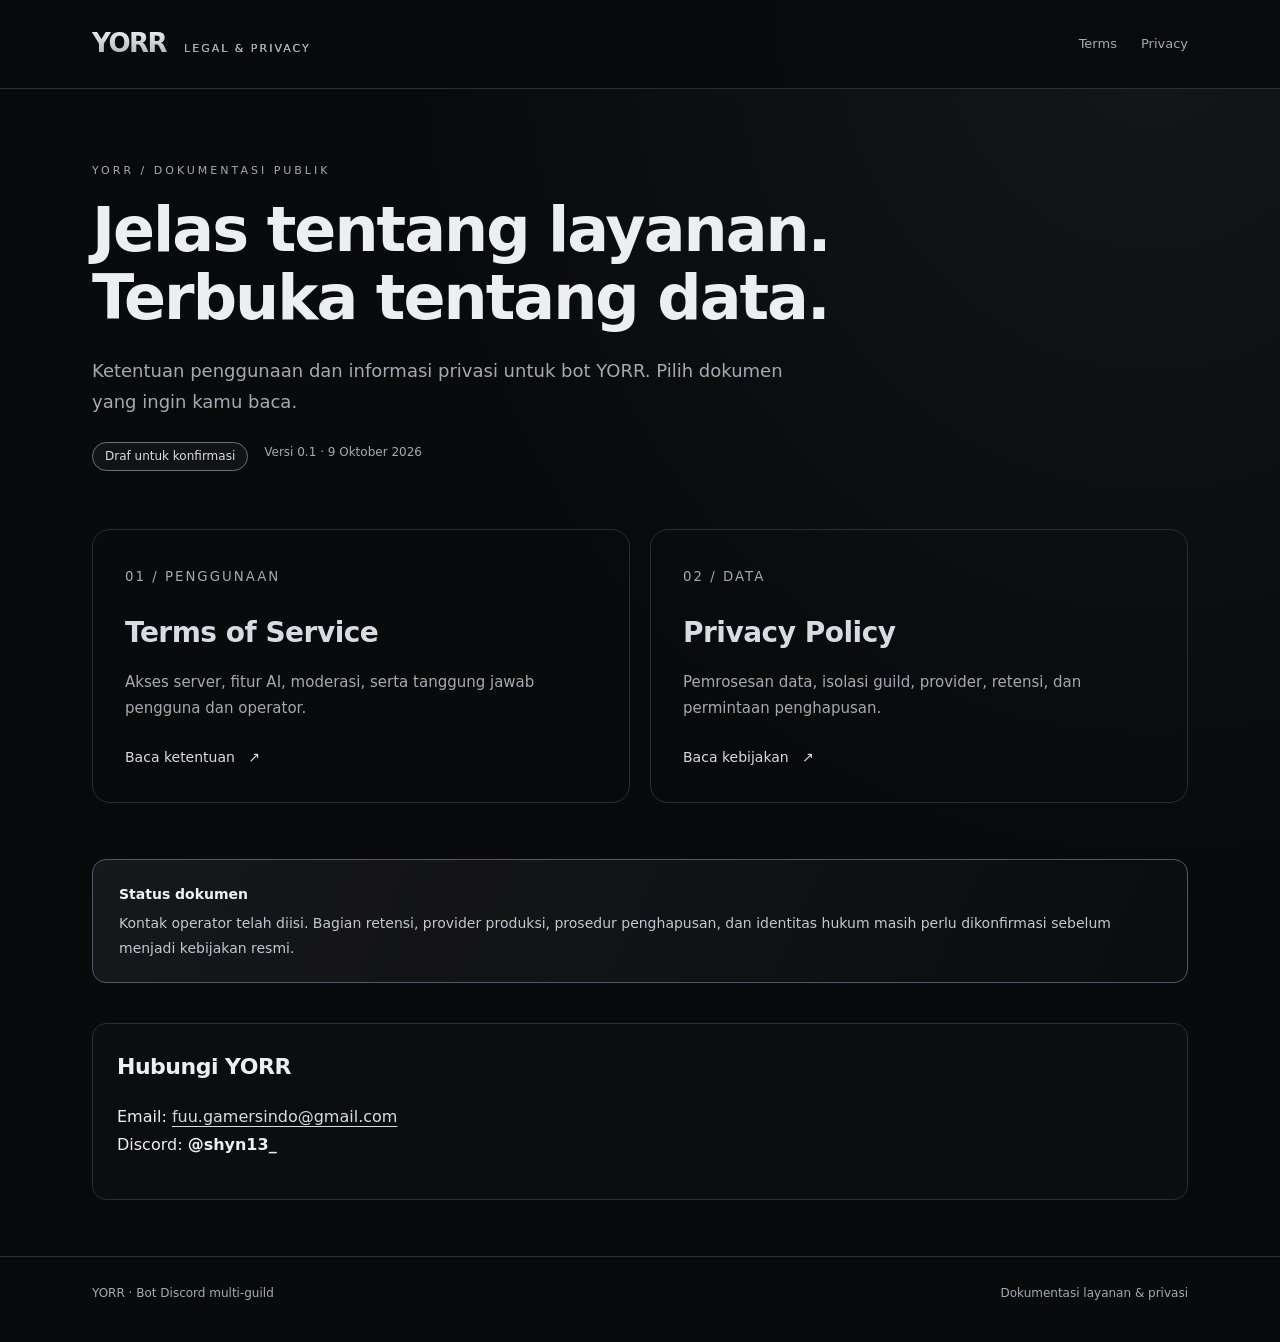
==== docs/index.html @ 9bf98c76 "Add files via upload" ====
<!doctype html><html lang="id"><head><meta charset="utf-8"><meta name="viewport" content="width=device-width, initial-scale=1"><meta name="description" content="Dokumentasi ketentuan layanan dan privasi YORR."><title>Legal &amp; Privacy · YORR</title><link rel="icon" href="assets/favicon.svg" type="image/svg+xml"><link rel="stylesheet" href="assets/style.css"></head><body><header class="topbar"><div class="wrap"><a class="brand" href="./">YORR<span>LEGAL &amp; PRIVACY</span></a><nav aria-label="Navigasi utama"><a href="terms/">Terms</a><a href="privacy/">Privacy</a></nav></div></header><main class="wrap"><header class="hero"><p class="eyebrow">YORR / Dokumentasi publik</p><h1>Jelas tentang layanan.<br>Terbuka tentang data.</h1><p class="lead">Ketentuan penggunaan dan informasi privasi untuk bot YORR. Pilih dokumen yang ingin kamu baca.</p><div class="metadata"><span class="tag">Draf untuk konfirmasi</span><span>Versi 0.1 · 9 Oktober 2026</span></div></header><div class="cards"><a class="card" href="terms/"><small>01 / PENGGUNAAN</small><h2>Terms of Service</h2><p>Akses server, fitur AI, moderasi, serta tanggung jawab pengguna dan operator.</p><span class="arrow">Baca ketentuan &nbsp; ↗</span></a><a class="card" href="privacy/"><small>02 / DATA</small><h2>Privacy Policy</h2><p>Pemrosesan data, isolasi guild, provider, retensi, dan permintaan penghapusan.</p><span class="arrow">Baca kebijakan &nbsp; ↗</span></a></div><div class="notice"><strong>Status dokumen</strong>Kontak operator telah diisi. Bagian retensi, provider produksi, prosedur penghapusan, dan identitas hukum masih perlu dikonfirmasi sebelum menjadi kebijakan resmi.</div><section class="contact" style="margin-bottom:56px"><h2>Hubungi YORR</h2><p>Email: <a href="mailto:fuu.gamersindo@gmail.com">fuu.gamersindo@gmail.com</a><br>Discord: <strong>@shyn13_</strong></p></section></main><footer><div class="wrap"><span>YORR · Bot Discord multi-guild</span><span>Dokumentasi layanan &amp; privasi</span></div></footer></body></html>
---- docs/assets/style.css ----
:root{color-scheme:dark;--bg:#090a0c;--panel:#111316;--text:#eceef1;--muted:#a4aab4;--line:#2a2e35;--silver:#d7dce4;font-family:Inter,ui-sans-serif,system-ui,-apple-system,BlinkMacSystemFont,"Segoe UI",sans-serif}
*{box-sizing:border-box}html{scroll-behavior:smooth;scroll-padding-top:100px}body{margin:0;background:radial-gradient(ellipse at 90% 0%,#25293066,transparent 45%),var(--bg);color:var(--text);line-height:1.75;font-size:16px}a{color:var(--silver);text-underline-offset:4px}a:hover{color:white}a:focus-visible,summary:focus-visible{outline:2px solid white;outline-offset:5px;border-radius:3px}.wrap{max-width:1160px;margin:auto;padding:0 32px}.topbar{border-bottom:1px solid var(--line);background:#090a0ce8}.topbar .wrap{display:flex;justify-content:space-between;align-items:center;gap:24px;min-height:88px}.brand{font-weight:900;font-size:26px;letter-spacing:-1.5px;text-decoration:none;background:linear-gradient(#fff,#969eaa);background-clip:text;color:transparent}.brand span{font-size:11px;letter-spacing:2px;color:var(--muted);margin-left:18px;font-weight:500}nav{display:flex;gap:24px;font-size:13px}nav a{text-decoration:none;color:var(--muted)}nav a[aria-current=page]{color:white}.hero{padding:72px 0 44px}.eyebrow{font-size:11px;letter-spacing:3px;text-transform:uppercase;color:var(--muted);margin:0 0 16px}.hero h1{font-size:clamp(36px,5vw,62px);font-weight:650;line-height:1.1;letter-spacing:-2px;margin:0 0 22px}.lead{max-width:730px;font-size:18px;color:var(--muted)}.metadata{font-size:12px;color:var(--muted);display:flex;gap:16px;flex-wrap:wrap;margin-top:24px}.tag{border:1px solid #68717e;border-radius:30px;padding:3px 12px;color:#d9dde5;background:#c8d3e50a}.notice{border:1px solid #515968;background:linear-gradient(115deg,#cbd4e512,#cbd4e503);padding:22px 26px;border-radius:14px;margin-bottom:40px;color:#c2c8d2;font-size:14px}.notice strong{display:block;color:#f0f2f6;margin-bottom:5px}.layout{display:grid;grid-template-columns:210px minmax(0,1fr);gap:60px;padding-bottom:72px}.toc{align-self:start;position:sticky;top:24px;font-size:13px;border-left:1px solid var(--line);padding-left:18px}.toc p{font-size:10px;letter-spacing:2px;text-transform:uppercase;color:var(--muted);margin-top:0}.toc a{display:block;text-decoration:none;color:var(--muted);padding:5px 0}.toc a:hover{color:white}.article{min-width:0}.article section{padding:0 0 28px;margin-bottom:28px;border-bottom:1px solid var(--line)}h2{font-size:22px;letter-spacing:-.5px;font-weight:600;margin:0 0 16px}h3{font-size:16px;margin:20px 0 8px}p{margin:0 0 16px}.article p,.article li{color:#bec4ce}.article ul{padding-left:22px}.pending{border-left:2px solid #8791a0;padding:12px 16px;background:#abb4c30a;color:#cbd1dc!important;font-size:14px;margin-top:20px}.pending b{display:block;color:#f0f2f5;font-size:11px;letter-spacing:1px;margin-bottom:4px}.table-scroll{overflow:auto;border:1px solid var(--line);border-radius:12px}table{border-collapse:collapse;width:100%;font-size:14px;min-width:480px}th,td{text-align:left;vertical-align:top;padding:16px;border-bottom:1px solid var(--line)}th{font-size:12px;color:var(--silver);background:#ffffff05}td{color:#bec4ce}tr:last-child td{border-bottom:0}.contact{padding:24px;border:1px solid var(--line);border-radius:14px;background:#ffffff03}.contact a{overflow-wrap:anywhere}.cards{display:grid;grid-template-columns:1fr 1fr;gap:20px;margin:14px 0 56px}.card{display:block;border:1px solid var(--line);border-radius:18px;padding:32px;text-decoration:none;background:linear-gradient(150deg,#fff07,transparent);transition:border-color .15s}.card:hover{border-color:#8993a3}.card small{color:var(--muted);letter-spacing:2px}.card h2{font-size:28px;margin:18px 0 12px}.card p{color:var(--muted);font-size:15px}.arrow{display:block;margin-top:24px;font-size:14px}footer{border-top:1px solid var(--line);padding:26px 0 38px;color:var(--muted);font-size:12px}footer .wrap{display:flex;justify-content:space-between;gap:20px;flex-wrap:wrap}footer a{color:var(--muted)}@media(max-width:760px){.wrap{padding:0 20px}.topbar .wrap{min-height:76px}.brand span{display:none}nav{gap:16px;font-size:12px}.hero{padding-top:44px}.hero h1{letter-spacing:-1px}.lead{font-size:16px}.layout{grid-template-columns:1fr;gap:30px}.toc{position:static;display:flex;flex-wrap:wrap;gap:5px 18px}.toc p{width:100%;margin-bottom:8px}.toc a{font-size:12px}.notice{padding:20px}.cards{grid-template-columns:1fr}.card{padding:26px}h2{font-size:20px}}@media(prefers-reduced-motion:reduce){html{scroll-behavior:auto}.card{transition:none}}@media print{body{background:white;color:black}.topbar,.toc,footer{display:none}.layout{display:block}.article p,.article li,td,.lead{color:#222}.notice,.pending{background:none;color:black!important}.hero{padding-top:0}a{color:black}.wrap{max-width:none}h1,h2{break-after:avoid}section{break-inside:avoid}}
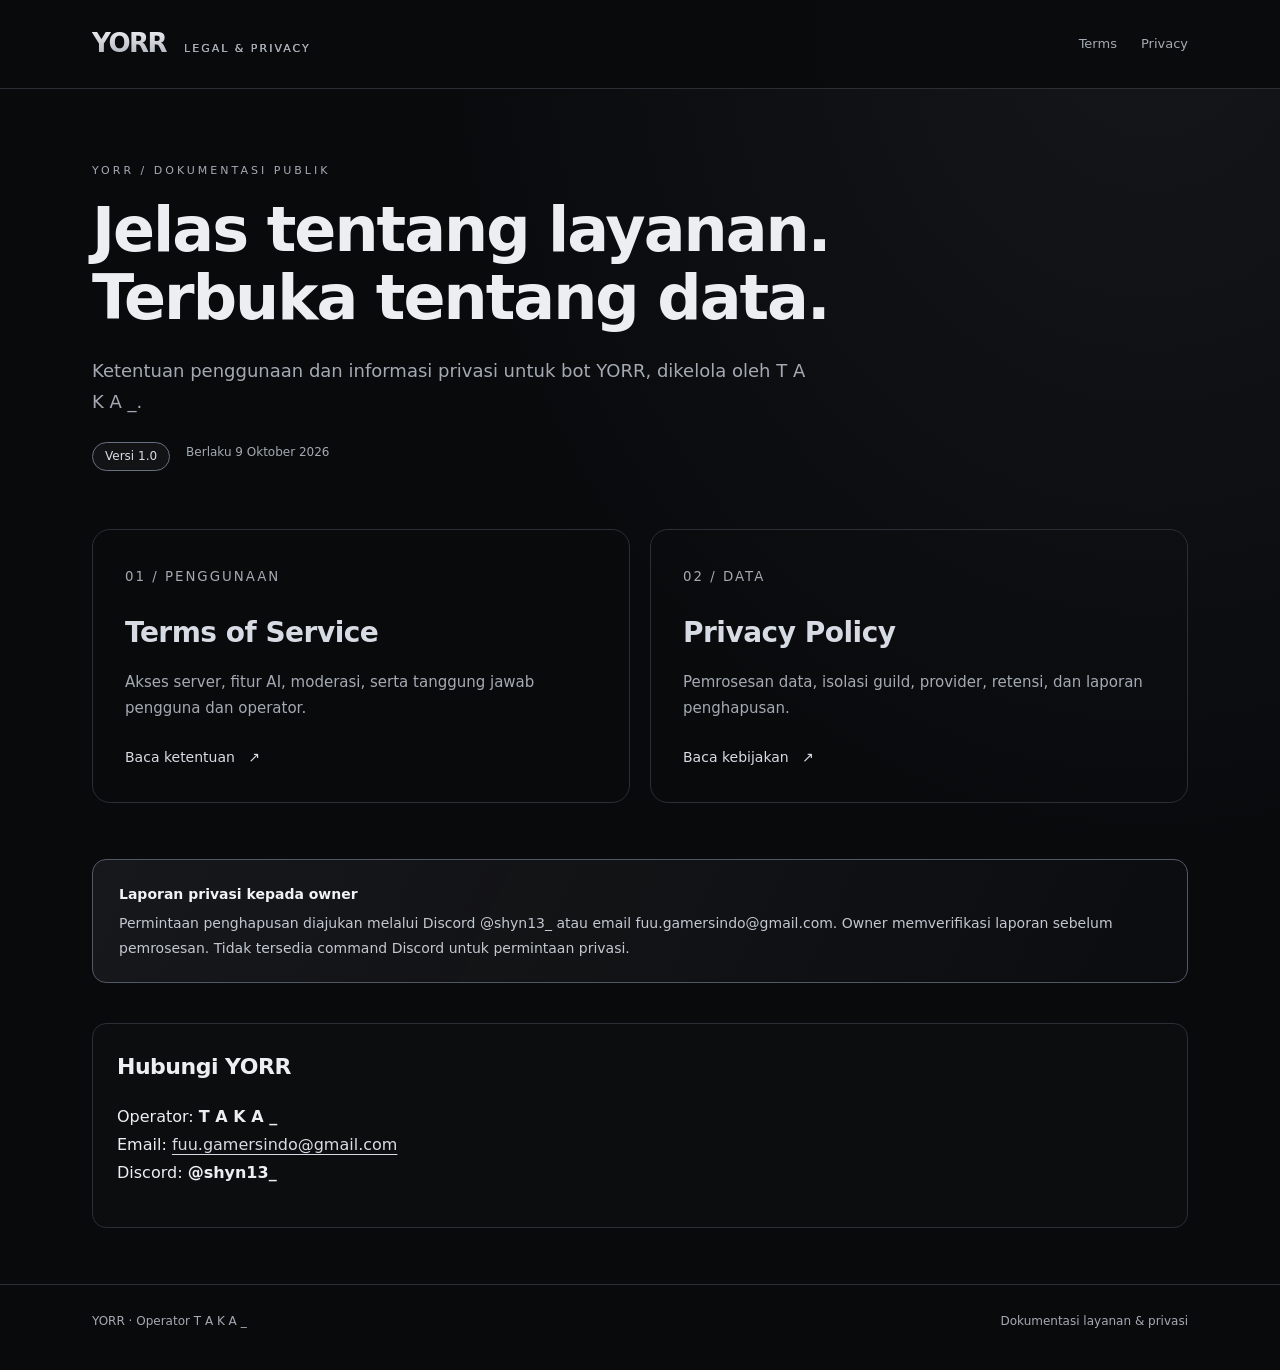
==== commit e5872e57: "Add files via upload" ====
--- a/docs/index.html
+++ b/docs/index.html
@@ -1 +1 @@
-<!doctype html><html lang="id"><head><meta charset="utf-8"><meta name="viewport" content="width=device-width, initial-scale=1"><meta name="description" content="Dokumentasi ketentuan layanan dan privasi YORR."><title>Legal &amp; Privacy · YORR</title><link rel="icon" href="assets/favicon.svg" type="image/svg+xml"><link rel="stylesheet" href="assets/style.css"></head><body><header class="topbar"><div class="wrap"><a class="brand" href="./">YORR<span>LEGAL &amp; PRIVACY</span></a><nav aria-label="Navigasi utama"><a href="terms/">Terms</a><a href="privacy/">Privacy</a></nav></div></header><main class="wrap"><header class="hero"><p class="eyebrow">YORR / Dokumentasi publik</p><h1>Jelas tentang layanan.<br>Terbuka tentang data.</h1><p class="lead">Ketentuan penggunaan dan informasi privasi untuk bot YORR. Pilih dokumen yang ingin kamu baca.</p><div class="metadata"><span class="tag">Draf untuk konfirmasi</span><span>Versi 0.1 · 9 Oktober 2026</span></div></header><div class="cards"><a class="card" href="terms/"><small>01 / PENGGUNAAN</small><h2>Terms of Service</h2><p>Akses server, fitur AI, moderasi, serta tanggung jawab pengguna dan operator.</p><span class="arrow">Baca ketentuan &nbsp; ↗</span></a><a class="card" href="privacy/"><small>02 / DATA</small><h2>Privacy Policy</h2><p>Pemrosesan data, isolasi guild, provider, retensi, dan permintaan penghapusan.</p><span class="arrow">Baca kebijakan &nbsp; ↗</span></a></div><div class="notice"><strong>Status dokumen</strong>Kontak operator telah diisi. Bagian retensi, provider produksi, prosedur penghapusan, dan identitas hukum masih perlu dikonfirmasi sebelum menjadi kebijakan resmi.</div><section class="contact" style="margin-bottom:56px"><h2>Hubungi YORR</h2><p>Email: <a href="mailto:fuu.gamersindo@gmail.com">fuu.gamersindo@gmail.com</a><br>Discord: <strong>@shyn13_</strong></p></section></main><footer><div class="wrap"><span>YORR · Bot Discord multi-guild</span><span>Dokumentasi layanan &amp; privasi</span></div></footer></body></html>
+<!doctype html><html lang="id"><head><meta charset="utf-8"><meta name="viewport" content="width=device-width, initial-scale=1"><meta name="description" content="Ketentuan layanan dan kebijakan privasi resmi YORR."><title>Legal &amp; Privacy · YORR</title><link rel="icon" href="assets/favicon.svg" type="image/svg+xml"><link rel="stylesheet" href="assets/style.css"></head><body><header class="topbar"><div class="wrap"><a class="brand" href="./">YORR<span>LEGAL &amp; PRIVACY</span></a><nav aria-label="Navigasi utama"><a href="terms/">Terms</a><a href="privacy/">Privacy</a></nav></div></header><main class="wrap"><header class="hero"><p class="eyebrow">YORR / Dokumentasi publik</p><h1>Jelas tentang layanan.<br>Terbuka tentang data.</h1><p class="lead">Ketentuan penggunaan dan informasi privasi untuk bot YORR, dikelola oleh T A K A _.</p><div class="metadata"><span class="tag">Versi 1.0</span><span>Berlaku 9 Oktober 2026</span></div></header><div class="cards"><a class="card" href="terms/"><small>01 / PENGGUNAAN</small><h2>Terms of Service</h2><p>Akses server, fitur AI, moderasi, serta tanggung jawab pengguna dan operator.</p><span class="arrow">Baca ketentuan &nbsp; ↗</span></a><a class="card" href="privacy/"><small>02 / DATA</small><h2>Privacy Policy</h2><p>Pemrosesan data, isolasi guild, provider, retensi, dan laporan penghapusan.</p><span class="arrow">Baca kebijakan &nbsp; ↗</span></a></div><div class="notice"><strong>Laporan privasi kepada owner</strong>Permintaan penghapusan diajukan melalui Discord @shyn13_ atau email fuu.gamersindo@gmail.com. Owner memverifikasi laporan sebelum pemrosesan. Tidak tersedia command Discord untuk permintaan privasi.</div><section class="contact" style="margin-bottom:56px"><h2>Hubungi YORR</h2><p>Operator: <strong>T A K A _</strong><br>Email: <a href="mailto:fuu.gamersindo@gmail.com">fuu.gamersindo@gmail.com</a><br>Discord: <strong>@shyn13_</strong></p></section></main><footer><div class="wrap"><span>YORR · Operator T A K A _</span><span>Dokumentasi layanan &amp; privasi</span></div></footer></body></html>
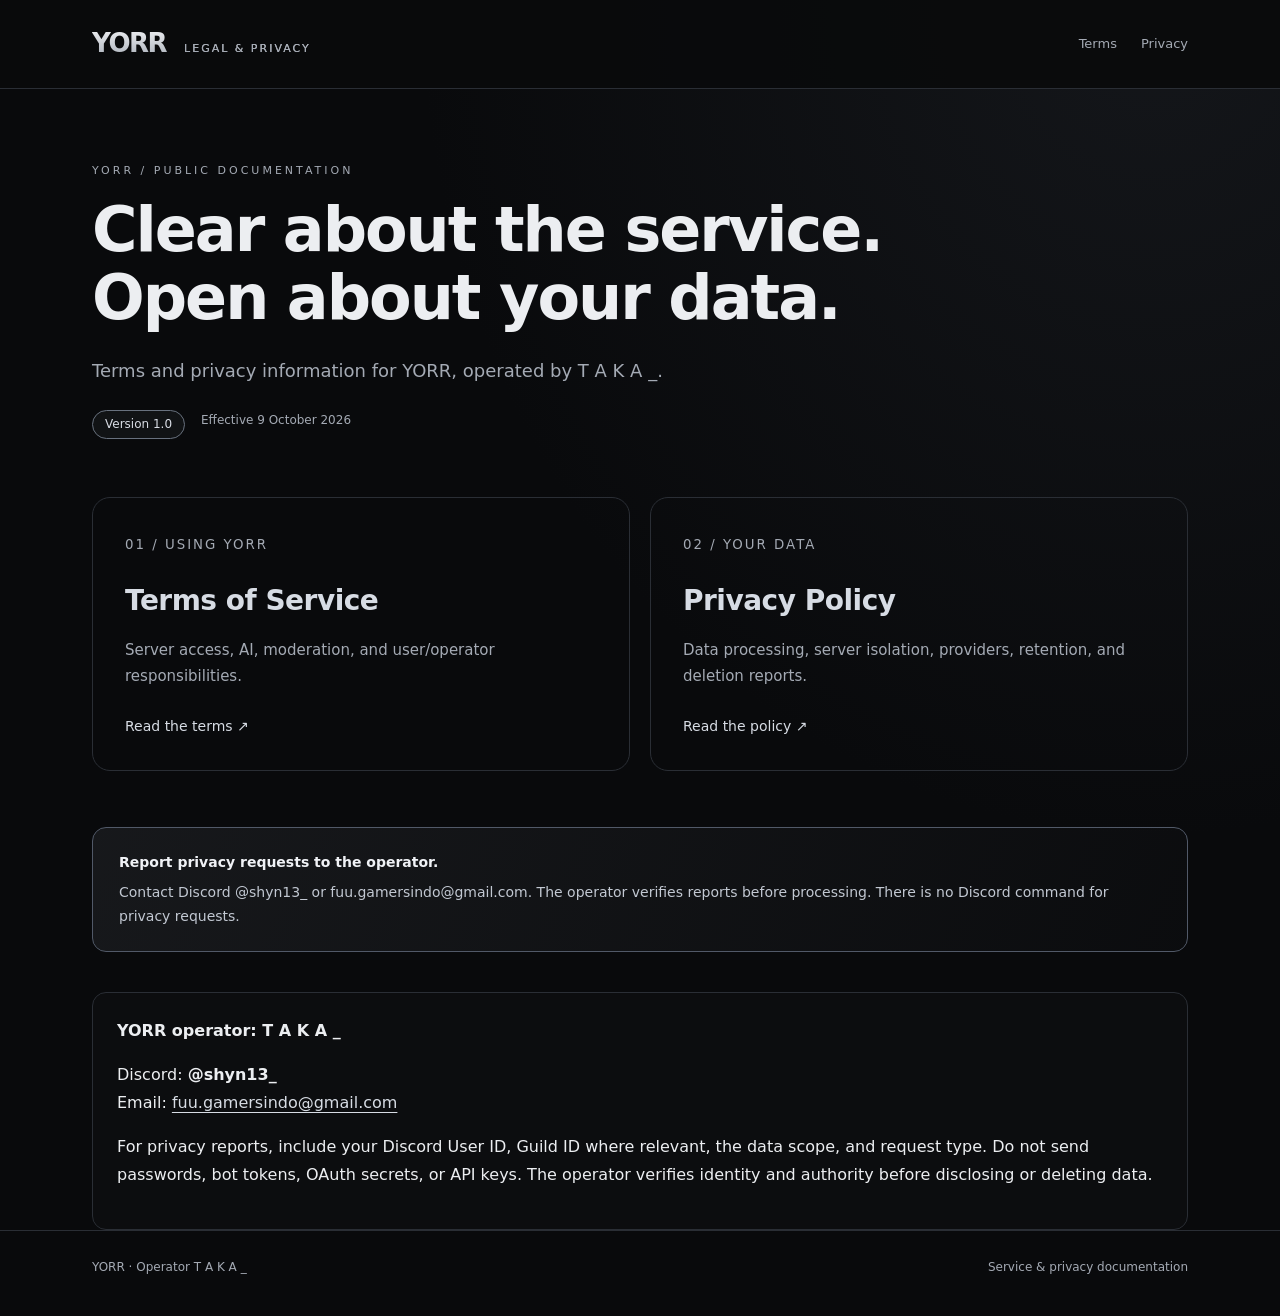
==== commit ac6f457d: "Add files via upload" ====
--- a/docs/index.html
+++ b/docs/index.html
@@ -1 +1 @@
-<!doctype html><html lang="id"><head><meta charset="utf-8"><meta name="viewport" content="width=device-width, initial-scale=1"><meta name="description" content="Ketentuan layanan dan kebijakan privasi resmi YORR."><title>Legal &amp; Privacy · YORR</title><link rel="icon" href="assets/favicon.svg" type="image/svg+xml"><link rel="stylesheet" href="assets/style.css"></head><body><header class="topbar"><div class="wrap"><a class="brand" href="./">YORR<span>LEGAL &amp; PRIVACY</span></a><nav aria-label="Navigasi utama"><a href="terms/">Terms</a><a href="privacy/">Privacy</a></nav></div></header><main class="wrap"><header class="hero"><p class="eyebrow">YORR / Dokumentasi publik</p><h1>Jelas tentang layanan.<br>Terbuka tentang data.</h1><p class="lead">Ketentuan penggunaan dan informasi privasi untuk bot YORR, dikelola oleh T A K A _.</p><div class="metadata"><span class="tag">Versi 1.0</span><span>Berlaku 9 Oktober 2026</span></div></header><div class="cards"><a class="card" href="terms/"><small>01 / PENGGUNAAN</small><h2>Terms of Service</h2><p>Akses server, fitur AI, moderasi, serta tanggung jawab pengguna dan operator.</p><span class="arrow">Baca ketentuan &nbsp; ↗</span></a><a class="card" href="privacy/"><small>02 / DATA</small><h2>Privacy Policy</h2><p>Pemrosesan data, isolasi guild, provider, retensi, dan laporan penghapusan.</p><span class="arrow">Baca kebijakan &nbsp; ↗</span></a></div><div class="notice"><strong>Laporan privasi kepada owner</strong>Permintaan penghapusan diajukan melalui Discord @shyn13_ atau email fuu.gamersindo@gmail.com. Owner memverifikasi laporan sebelum pemrosesan. Tidak tersedia command Discord untuk permintaan privasi.</div><section class="contact" style="margin-bottom:56px"><h2>Hubungi YORR</h2><p>Operator: <strong>T A K A _</strong><br>Email: <a href="mailto:fuu.gamersindo@gmail.com">fuu.gamersindo@gmail.com</a><br>Discord: <strong>@shyn13_</strong></p></section></main><footer><div class="wrap"><span>YORR · Operator T A K A _</span><span>Dokumentasi layanan &amp; privasi</span></div></footer></body></html>
+<!doctype html><html lang="en"><head><meta charset="utf-8"><meta name="viewport" content="width=device-width,initial-scale=1"><title>Legal &amp; Privacy · YORR</title><link rel="icon" href="assets/favicon.svg"><link rel="stylesheet" href="assets/style.css"></head><body><header class="topbar"><div class="wrap"><a class="brand" href="./">YORR<span>LEGAL &amp; PRIVACY</span></a><nav aria-label="Main navigation"><a href="terms/">Terms</a><a href="privacy/">Privacy</a></nav></div></header><main class="wrap"><header class="hero"><p class="eyebrow">YORR / Public documentation</p><h1>Clear about the service.<br>Open about your data.</h1><p class="lead">Terms and privacy information for YORR, operated by T A K A _.</p><div class="metadata"><span class="tag">Version 1.0</span><span>Effective 9 October 2026</span></div></header><div class="cards"><a class="card" href="terms/"><small>01 / USING YORR</small><h2>Terms of Service</h2><p>Server access, AI, moderation, and user/operator responsibilities.</p><span class="arrow">Read the terms ↗</span></a><a class="card" href="privacy/"><small>02 / YOUR DATA</small><h2>Privacy Policy</h2><p>Data processing, server isolation, providers, retention, and deletion reports.</p><span class="arrow">Read the policy ↗</span></a></div><div class="notice"><strong>Report privacy requests to the operator.</strong>Contact Discord @shyn13_ or fuu.gamersindo@gmail.com. The operator verifies reports before processing. There is no Discord command for privacy requests.</div><div class="contact"><p><strong>YORR operator: T A K A _</strong></p><p>Discord: <strong>@shyn13_</strong><br>Email: <a href="mailto:fuu.gamersindo@gmail.com">fuu.gamersindo@gmail.com</a></p><p>For privacy reports, include your Discord User ID, Guild ID where relevant, the data scope, and request type. Do not send passwords, bot tokens, OAuth secrets, or API keys. The operator verifies identity and authority before disclosing or deleting data.</p></div></main><footer><div class="wrap"><span>YORR · Operator T A K A _</span><span>Service &amp; privacy documentation</span></div></footer></body></html>
